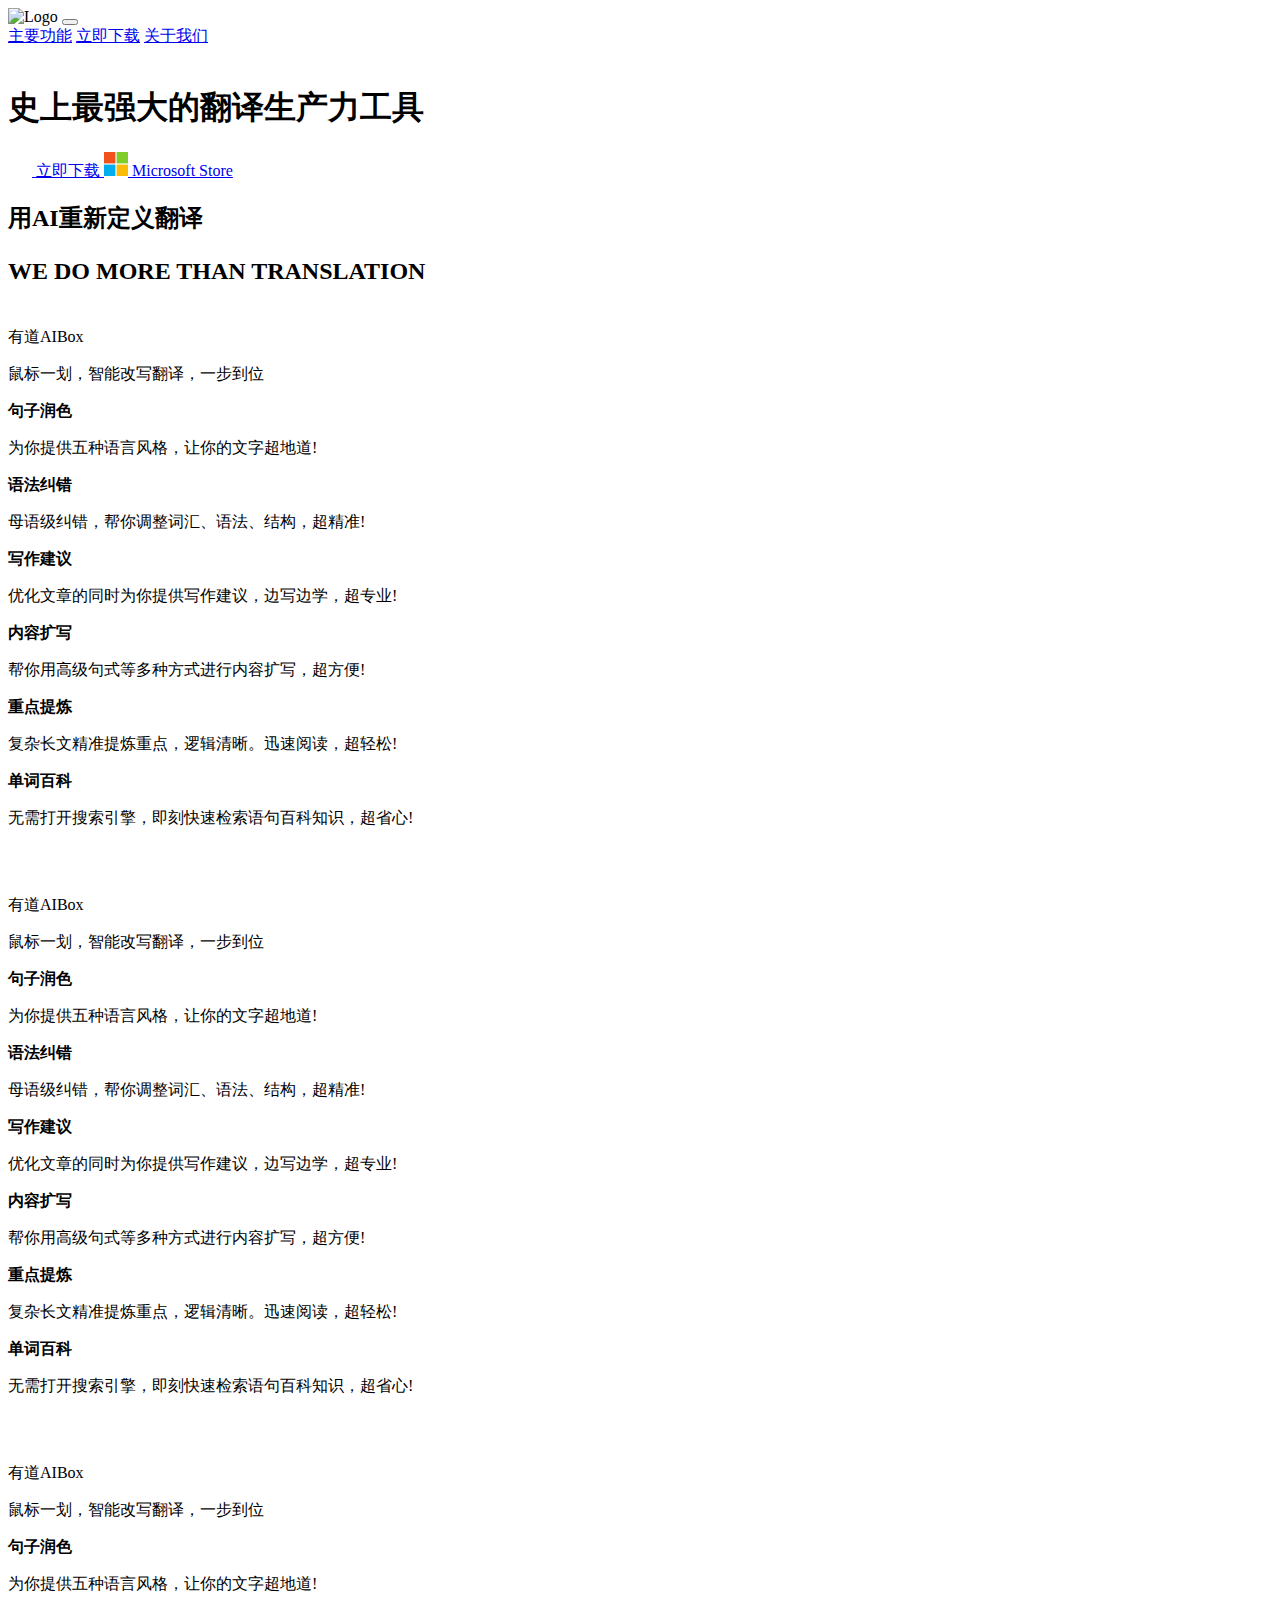
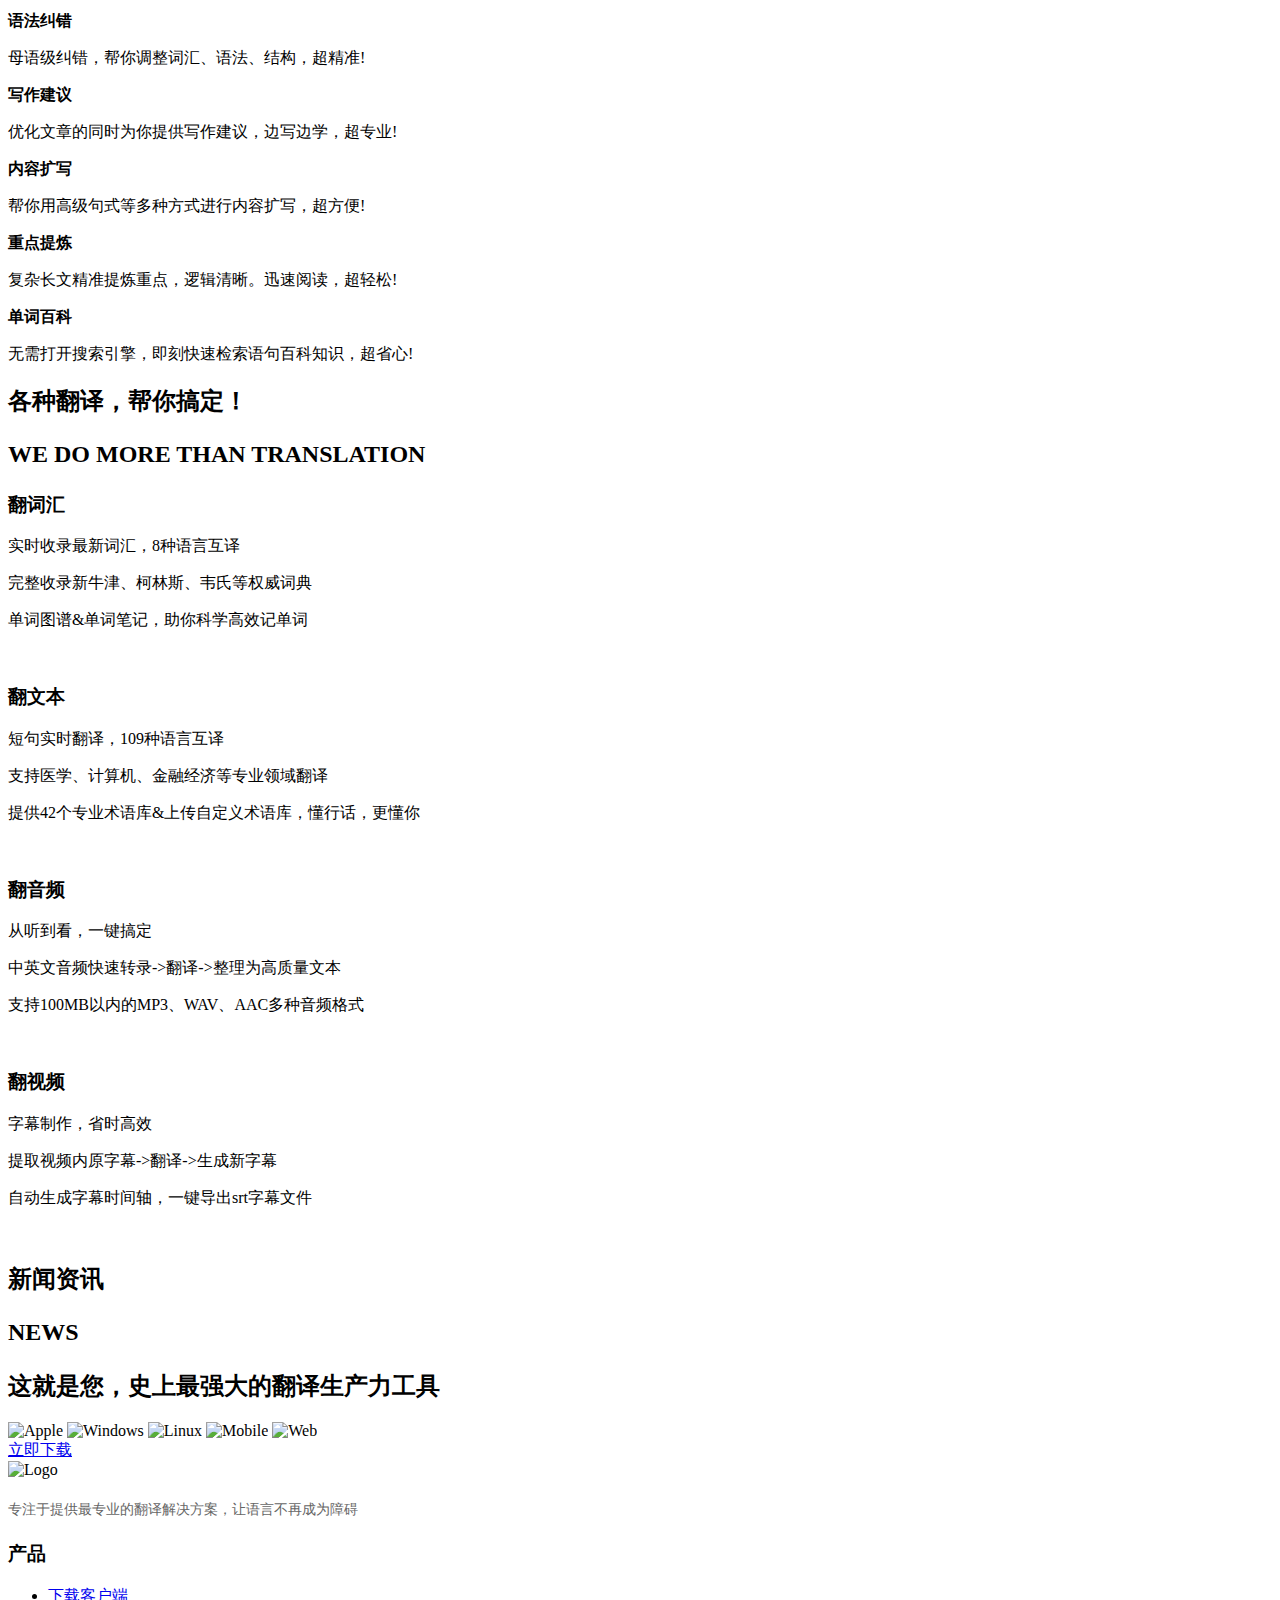
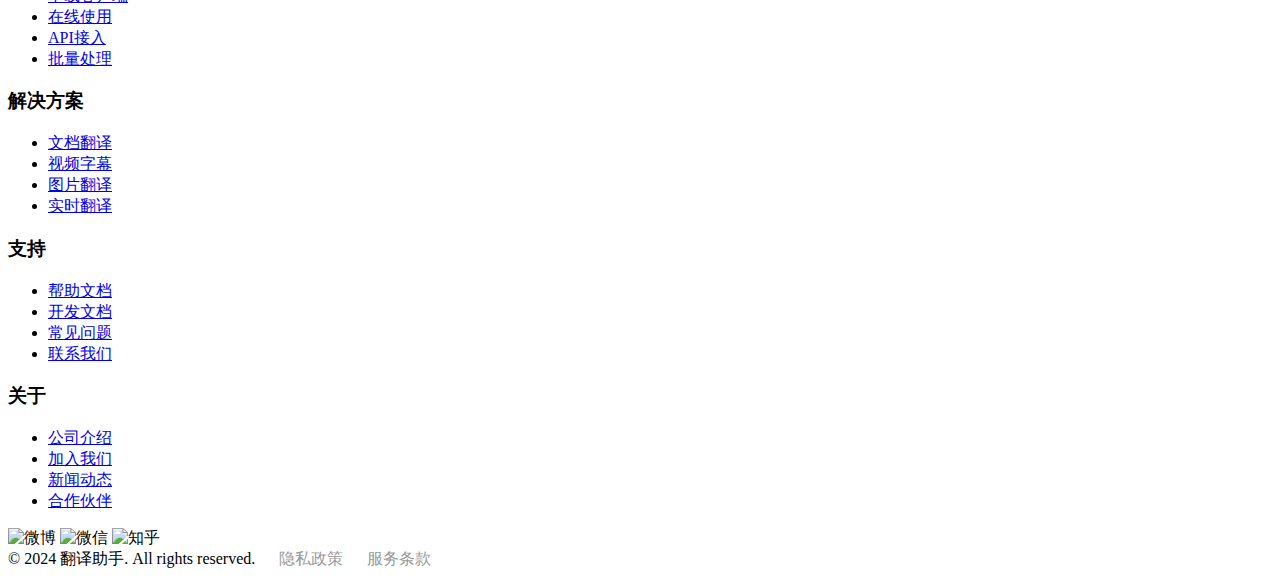
==== index.html @ 7d22b355 "Add or update index.html" ====
<!DOCTYPE html>
<html lang="zh">

<head>
    <meta charset="UTF-8">
    <meta name="viewport" content="width=device-width, initial-scale=1.0">
<title></title>
<meta name="description" content="" />
<link rel="stylesheet" href="static/css/style.css">
    <link rel="shortcut icon" href="/favicon.ico" />

<link rel="canonical" href="https://youdaofanyi.com" />
<meta property="og:locale" content="zh-cn" />
<meta property="og:type" content="website" />
<meta property="og:title" content="有道翻译" />
<meta property="og:description" content="" />
<meta property="og:url" content="https://youdaofanyi.com" />
<meta property="og:site_name" content="有道翻译" />
<meta name="twitter:card" content="summary_large_image" />
<script type="application/ld+json">
{
    "@context":"https://schema.org",
    "@graph":[
        {
            "@type":"CollectionPage",
            "@id":"https://youdaofanyi.com",
            "url":"https://youdaofanyi.com",
            "name":"",
            "isPartOf":{
                "@id":"https://youdaofanyi.com/#website"
            },
            "description":"",
            "breadcrumb":{"@id":"https://youdaofanyi.com#breadcrumb"},
            "inLanguage":"zh-cn"
        },
        {
            "@type":"BreadcrumbList",
            "@id":"https://youdaofanyi.com/#breadcrumb",
            "itemListElement":[{"@type":"ListItem","position":1,"name":"Home"}]
        },
        {
            "@type":"WebSite",
            "@id":"https://youdaofanyi.com/#website",
            "url":"https://youdaofanyi.com",
            "name":"有道翻译",
            "description":"",
            "potentialAction":[
            {
                "@type":"SearchAction",
                "target":{"@type":"EntryPoint","urlTemplate":"https://youdaofanyi.com/search?q={search_term_string}"},
                "query-input":"required name=search_term_string"}],
                "inLanguage":"zh-cn"
        },
        {
            "@type": "SoftwareApplication",
            "isPartOf": {
                "@id": "https://youdaofanyi.com#webpage"
            },
            "mainEntityOfPage": {
                "@id": "https://youdaofanyi.com#webpage"
            },
            "@id": "https://youdaofanyi.com#article",
            "headline": "ZingPlay VN",
            "inLanguage": "vi",
            "name": "ZingPlay VN",
            "datePublished": "2024-10-23T09:22:32.000Z",
            "dateModified": "2024-10-24T10:27:11.000Z",
            "applicationCategory": "GameApplication",
            "operatingSystem": "ANDROID",
            "softwareVersion": "2024.08.06.845",
            "fileSize": "114 MB",
            "aggregateRating": {
            "@type": "AggregateRating",
            "ratingValue": "4.8",
            "ratingCount": "15760"
            },
            "offers": {
                "@type": "Offer",
                "price": "0",
                "priceCurrency": "USD"
            }
        },
        {
            "@type": "FAQPage",
            "mainEntity": [{
                "@type": "Question",
                "name": "ZingPlay hỗ trợ những thiết bị nào?",
                "acceptedAnswer": {
                  "@type": "Answer",
                  "text": "ZingPlay có thể sử dụng trên nhiều thiết bị, bao gồm thiết bị di động Android và iOS, cũng như trên máy tính để bàn, giúp người chơi có thể chơi game mọi lúc mọi nơi."
                }
              },{
                "@type": "Question",
                "name": "Làm thế nào để đăng ký tài khoản ZingPlay?",
                "acceptedAnswer": {
                  "@type": "Answer",
                  "text": "Người chơi có thể đăng ký tài khoản ZingPlay thông qua số điện thoại hoặc địa chỉ email, điền các thông tin cần thiết theo hướng dẫn, sau khi hoàn tất đăng ký có thể bắt đầu chơi game."
                }
              },{
                "@type": "Question",
                "name": "ZingPlay có miễn phí không?",
                "acceptedAnswer": {
                  "@type": "Answer",
                  "text": "ZingPlay cung cấp trò chơi miễn phí, nhưng một số trò chơi có thể bao gồm tùy chọn mua trong ứng dụng. Người chơi có thể chọn mua vật phẩm ảo hoặc sử dụng tiền game để nâng cao trải nghiệm chơi game."
                }
              },{
                "@type": "Question",
                "name": "Làm thế nào để thêm bạn bè và mời họ chơi cùng?",
                "acceptedAnswer": {
                  "@type": "Answer",
                  "text": "Người chơi có thể tìm kiếm tên người dùng của bạn bè trên nền tảng hoặc mời họ qua mạng xã hội để thêm làm bạn, sau đó có thể lập nhóm chơi game với bạn bè."
                }
              },
              {
                "@type": "Question",
                "name": "ZingPlay có hỗ trợ dịch vụ khách hàng không?",
                "acceptedAnswer": {
                  "@type": "Answer",
                  "text": "ZingPlay cung cấp dịch vụ hỗ trợ khách hàng, người chơi có thể gửi câu hỏi hoặc phản hồi qua trang web chính thức hoặc trung tâm trợ giúp trong ứng dụng, đội ngũ hỗ trợ khách hàng sẽ sớm trả lời và đưa ra giải pháp."
                }
              }
              ]
        }
    ]
}
</script>


</head>

<body>
    <header class="header">
        <nav class="nav">
            <img src="/static/images/logo.png" alt="Logo" class="logo" />
            <button class="hamburger">
                <span></span>
                <span></span>
                <span></span>
            </button>
            <div class="nav-links">
                <a href="#features">主要功能</a>
                <a href="#download">立即下载</a>
                <a href="#about">关于我们</a>
            </div>
        </nav>
    </header>

    
<section class="hero-section">
    <div class="hero-logo">
        <img src="/static/images/fanyi_logo.png" alt="">
    </div>
    <h1 class="hero-title">史上最强大的翻译生产力工具</h1>
    <div class="btns">
        <a href="#" class="download-button">
            <svg xmlns="http://www.w3.org/2000/svg" width="24" height="24" viewBox="0 0 24 24"><g fill="none" fill-rule="evenodd"><path d="m12.593 23.258l-.011.002l-.071.035l-.02.004l-.014-.004l-.071-.035q-.016-.005-.024.005l-.004.01l-.017.428l.005.02l.01.013l.104.074l.015.004l.012-.004l.104-.074l.012-.016l.004-.017l-.017-.427q-.004-.016-.017-.018m.265-.113l-.013.002l-.185.093l-.01.01l-.003.011l.018.43l.005.012l.008.007l.201.093q.019.005.029-.008l.004-.014l-.034-.614q-.005-.018-.02-.022m-.715.002a.02.02 0 0 0-.027.006l-.006.014l-.034.614q.001.018.017.024l.015-.002l.201-.093l.01-.008l.004-.011l.017-.43l-.003-.012l-.01-.01z"/><path fill="#FFF" d="M18.447 4.106a1 1 0 0 1 .447 1.341l-1.174 2.35A9.99 9.99 0 0 1 22 16v1a2 2 0 0 1-2 2H4a2 2 0 0 1-2-2v-1a9.99 9.99 0 0 1 4.28-8.204L5.106 5.447a1 1 0 1 1 1.788-.894L8.028 6.82A10 10 0 0 1 12 6c1.411 0 2.755.292 3.972.82l1.134-2.267a1 1 0 0 1 1.341-.447M7.5 12a1.5 1.5 0 1 0 0 3a1.5 1.5 0 0 0 0-3m9 0a1.5 1.5 0 1 0 0 3a1.5 1.5 0 0 0 0-3"/></g></svg>
            立即下载
        </a>
        <a href="#" class="ms-button">
            <svg xmlns="http://www.w3.org/2000/svg" width="24" height="24" viewBox="0 0 256 256"><path fill="#F1511B" d="M121.666 121.666H0V0h121.666z"/><path fill="#80CC28" d="M256 121.666H134.335V0H256z"/><path fill="#00ADEF" d="M121.663 256.002H0V134.336h121.663z"/><path fill="#FBBC09" d="M256 256.002H134.335V134.336H256z"/></svg>
            Microsoft Store
        </a>
    </div>
</section>
<div class="main-container">
    <h2 class="tit">
        用AI重新定义翻译
        <p>WE DO MORE THAN TRANSLATION</p>
    </h2>
    <div class="feature" style="margin-bottom: 3rem;">
        <div class="img">
            <img src="/static/images/1.gif" alt="">
        </div>
        <div class="text">
            <div class="litetit">
                有道AIBox
                <p>鼠标一划，智能改写翻译，一步到位</p>
            </div>
            <div class="text-main">
                <p><strong>句子润色</strong></p>

                <p>为你提供五种语言风格，让你的文字超地道!</p>

                <p><strong>语法纠错</strong></p>

                <p>母语级纠错，帮你调整词汇、语法、结构，超精准!</p>

                <p><strong>写作建议</strong></p>

                <p>优化文章的同时为你提供写作建议，边写边学，超专业!</p>

                <p><strong>内容扩写</strong></p>

                <p>帮你用高级句式等多种方式进行内容扩写，超方便!</p>

                <p><strong>重点提炼</strong></p>

                <p>复杂长文精准提炼重点，逻辑清晰。迅速阅读，超轻松!</p>

                <p><strong>单词百科</strong></p>

                <p>无需打开搜索引擎，即刻快速检索语句百科知识，超省心!</p>
            </div>
        </div>
    </div>

    <div class="feature" style="margin-bottom: 3rem;">
        <div class="img">
            <img src="/static/images/2.gif" alt="">
        </div>
        <div class="text">
            <div class="litetit purple">
                有道AIBox
                <p>鼠标一划，智能改写翻译，一步到位</p>
            </div>
            <div class="text-main">
                <p><strong>句子润色</strong></p>

                <p>为你提供五种语言风格，让你的文字超地道!</p>

                <p><strong>语法纠错</strong></p>

                <p>母语级纠错，帮你调整词汇、语法、结构，超精准!</p>

                <p><strong>写作建议</strong></p>

                <p>优化文章的同时为你提供写作建议，边写边学，超专业!</p>

                <p><strong>内容扩写</strong></p>

                <p>帮你用高级句式等多种方式进行内容扩写，超方便!</p>

                <p><strong>重点提炼</strong></p>

                <p>复杂长文精准提炼重点，逻辑清晰。迅速阅读，超轻松!</p>

                <p><strong>单词百科</strong></p>

                <p>无需打开搜索引擎，即刻快速检索语句百科知识，超省心!</p>
            </div>
        </div>
    </div>

    <div class="feature">
        <div class="img">
            <img src="/static/images/3.png" alt="">
        </div>
        <div class="text">
            <div class="litetit blue">
                有道AIBox
                <p>鼠标一划，智能改写翻译，一步到位</p>
            </div>
            <div class="text-main">
                <p><strong>句子润色</strong></p>

                <p>为你提供五种语言风格，让你的文字超地道!</p>

                <p><strong>语法纠错</strong></p>

                <p>母语级纠错，帮你调整词汇、语法、结构，超精准!</p>

                <p><strong>写作建议</strong></p>

                <p>优化文章的同时为你提供写作建议，边写边学，超专业!</p>

                <p><strong>内容扩写</strong></p>

                <p>帮你用高级句式等多种方式进行内容扩写，超方便!</p>

                <p><strong>重点提炼</strong></p>

                <p>复杂长文精准提炼重点，逻辑清晰。迅速阅读，超轻松!</p>

                <p><strong>单词百科</strong></p>

                <p>无需打开搜索引擎，即刻快速检索语句百科知识，超省心!</p>
            </div>
        </div>
    </div>

    <h2 class="tit">
        各种翻译，帮你搞定！
        <p>WE DO MORE THAN TRANSLATION</p>
    </h2>

    <div class="tools-grid">
        <div class="tool-card">
            <h3 class="tool-title">翻词汇</h3>
            <p class="tool-desc">实时收录最新词汇，8种语言互译</p>
            <p class="tool-desc">完整收录新牛津、柯林斯、韦氏等权威词典</p>
            <p class="tool-desc">单词图谱&单词笔记，助你科学高效记单词</p>
            <div><img src="/static/images/4.png" alt=""></div>
        </div>
        <div class="tool-card">
            <h3 class="tool-title">翻文本</h3>
            <p class="tool-desc">短句实时翻译，109种语言互译</p>
            <p class="tool-desc">支持医学、计算机、金融经济等专业领域翻译</p>
            <p class="tool-desc">提供42个专业术语库&上传自定义术语库，懂行话，更懂你</p>
            <div><img src="/static/images/5.png" alt=""></div>
        </div>
        <div class="tool-card">
            <h3 class="tool-title">翻音频</h3>
            <p class="tool-desc">从听到看，一键搞定</p>
            <p class="tool-desc">中英文音频快速转录->翻译->整理为高质量文本</p>
            <p class="tool-desc">支持100MB以内的MP3、WAV、AAC多种音频格式</p>
            <div><img src="/static/images/6.png" alt=""></div>
        </div>
        <div class="tool-card">
            <h3 class="tool-title">翻视频</h3>
            <p class="tool-desc">字幕制作，省时高效</p>
            <p class="tool-desc">提取视频内原字幕->翻译->生成新字幕</p>
            <p class="tool-desc">自动生成字幕时间轴，一键导出srt字幕文件</p>
            <div><img src="/static/images/7.png" alt=""></div>
        </div>
    </div>
    </section>
    <h2 class="tit">
        新闻资讯
        <p>NEWS</p>
    </h2>
    <section class="news-list">
        <div class="news-grid">
            
        </div>
    </section>

    <section class="platform-section">
        <h2>这就是您，史上最强大的翻译生产力工具</h2>
        <div class="platform-icons">
            <img src="/static/images/f1.png" alt="Apple" class="platform-icon" />
            <img src="/static/images/f2.png" alt="Windows" class="platform-icon" />
            <img src="/static/images/f3.png" alt="Linux" class="platform-icon" />
            <img src="/static/images/f4.png" alt="Mobile" class="platform-icon" />
            <img src="/static/images/f5.png" alt="Web" class="platform-icon" />
        </div>
        <div class="bottom-buttons">
            <a href="#" class="download-button">立即下载</a>
        </div>
    </section>

</div>


    <footer class="footer">
        <div class="footer-container">
            <div class="footer-main">
                <div class="footer-logo">
                    <img src="/static/images/logo.png" alt="Logo" />
                    <p style="color: #666; font-size: 14px; line-height: 1.6; margin: 20px 0;">
                        专注于提供最专业的翻译解决方案，让语言不再成为障碍
                    </p>
                </div>
                <div class="footer-links">
                    <div class="footer-links-group">
                        <h3>产品</h3>
                        <ul>
                            <li><a href="#">下载客户端</a></li>
                            <li><a href="#">在线使用</a></li>
                            <li><a href="#">API接入</a></li>
                            <li><a href="#">批量处理</a></li>
                        </ul>
                    </div>
                    <div class="footer-links-group">
                        <h3>解决方案</h3>
                        <ul>
                            <li><a href="#">文档翻译</a></li>
                            <li><a href="#">视频字幕</a></li>
                            <li><a href="#">图片翻译</a></li>
                            <li><a href="#">实时翻译</a></li>
                        </ul>
                    </div>
                    <div class="footer-links-group">
                        <h3>支持</h3>
                        <ul>
                            <li><a href="#">帮助文档</a></li>
                            <li><a href="#">开发文档</a></li>
                            <li><a href="#">常见问题</a></li>
                            <li><a href="#">联系我们</a></li>
                        </ul>
                    </div>
                    <div class="footer-links-group">
                        <h3>关于</h3>
                        <ul>
                            <li><a href="#">公司介绍</a></li>
                            <li><a href="#">加入我们</a></li>
                            <li><a href="#">新闻动态</a></li>
                            <li><a href="#">合作伙伴</a></li>
                        </ul>
                    </div>
                </div>
            </div>
            <div class="footer-bottom">
                <div class="footer-social">
                    <img src="/static/images/t1.png" alt="微博" />
                    <img src="/static/images/t2.png" alt="微信" />
                    <img src="/static/images/t3.png" alt="知乎" />
                </div>
                <div class="footer-copyright">
                    © 2024 翻译助手. All rights reserved.
                    <a href="#" style="color: #999; text-decoration: none; margin-left: 20px;">隐私政策</a>
                    <a href="#" style="color: #999; text-decoration: none; margin-left: 20px;">服务条款</a>
                </div>
            </div>
        </div>
    </footer>
</body>
<script>
    document.addEventListener('DOMContentLoaded', function() {
        const hamburger = document.querySelector('.hamburger');
        const navLinks = document.querySelector('.nav-links');
        
        // 点击汉堡菜单切换导航显示状态
        hamburger.addEventListener('click', function() {
            this.classList.toggle('active');
            navLinks.classList.toggle('active');
        });
    
        // 点击导航链接后自动收起菜单
        navLinks.querySelectorAll('a').forEach(link => {
            link.addEventListener('click', () => {
                hamburger.classList.remove('active');
                navLinks.classList.remove('active');
            });
        });
    
        // 点击页面其他地方关闭菜单
        document.addEventListener('click', function(e) {
            if (!hamburger.contains(e.target) && !navLinks.contains(e.target)) {
                hamburger.classList.remove('active');
                navLinks.classList.remove('active');
            }
        });
    });
    </script>
</html>
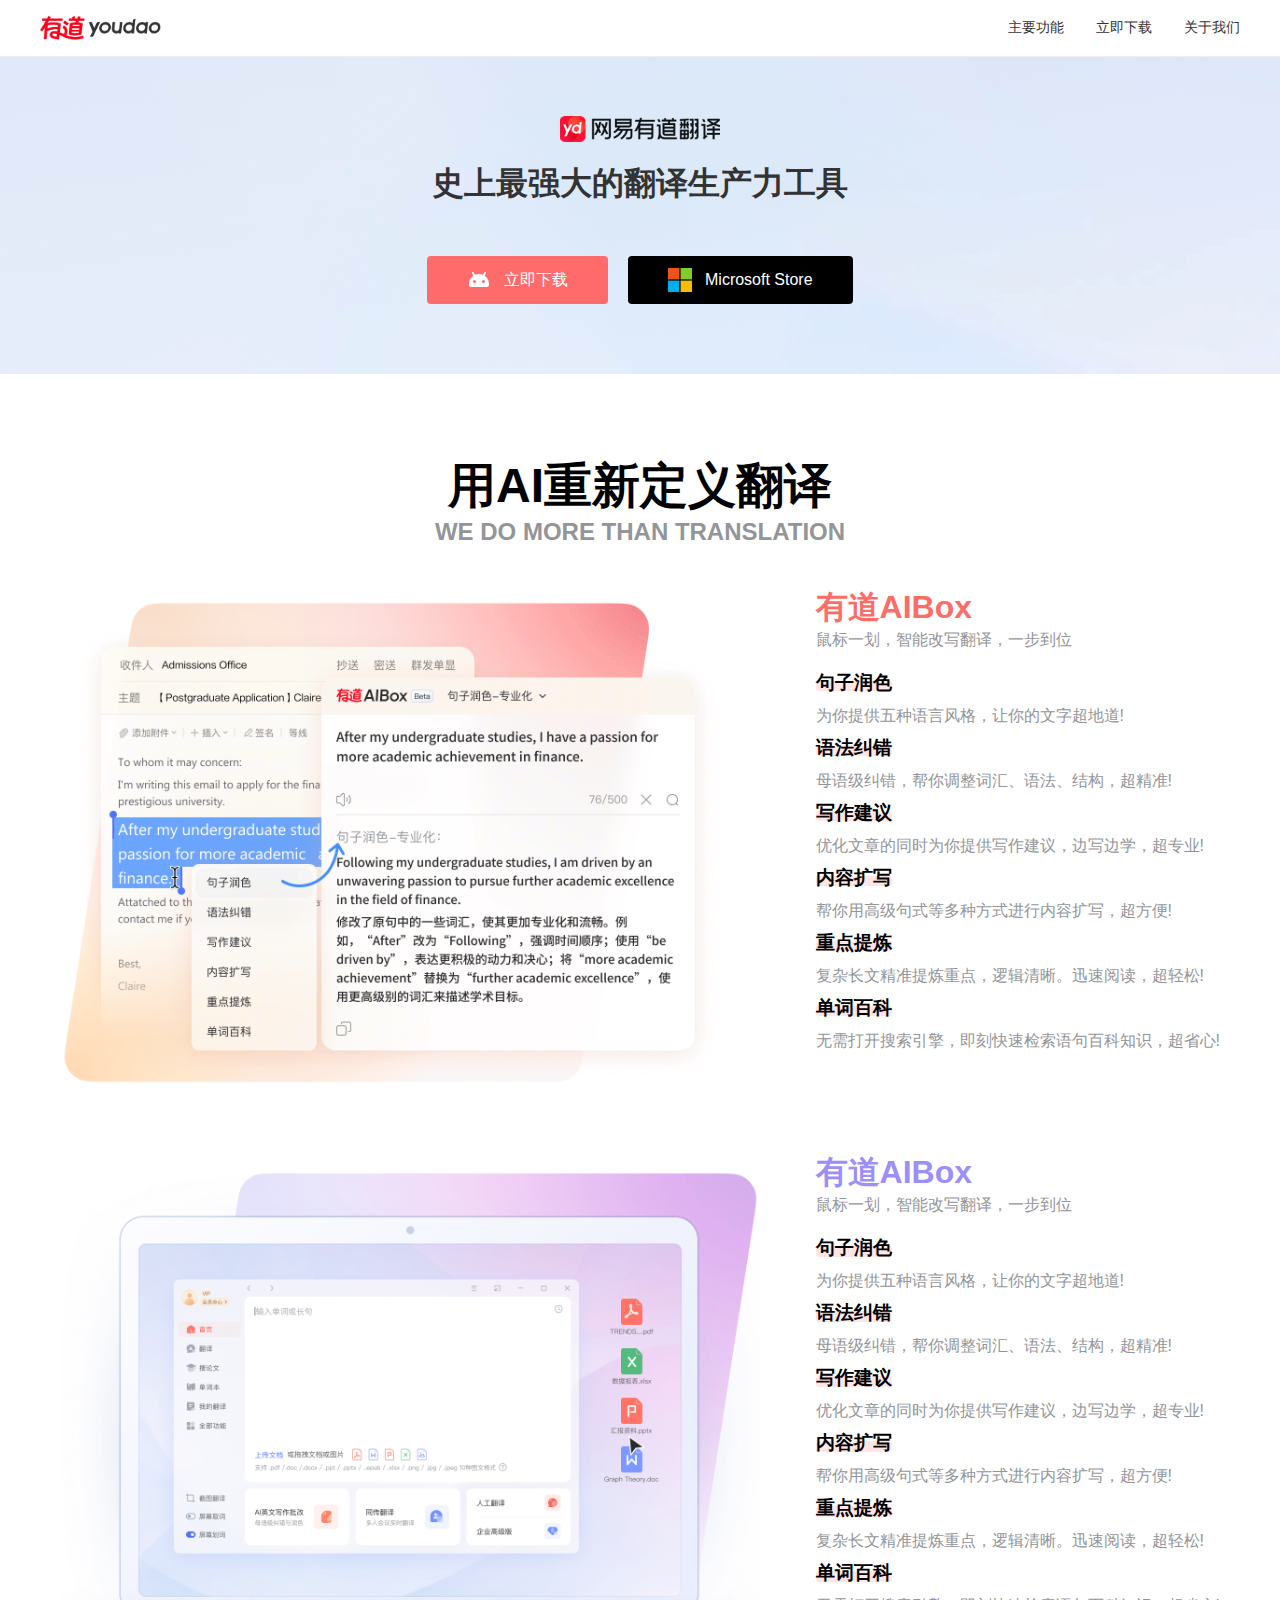
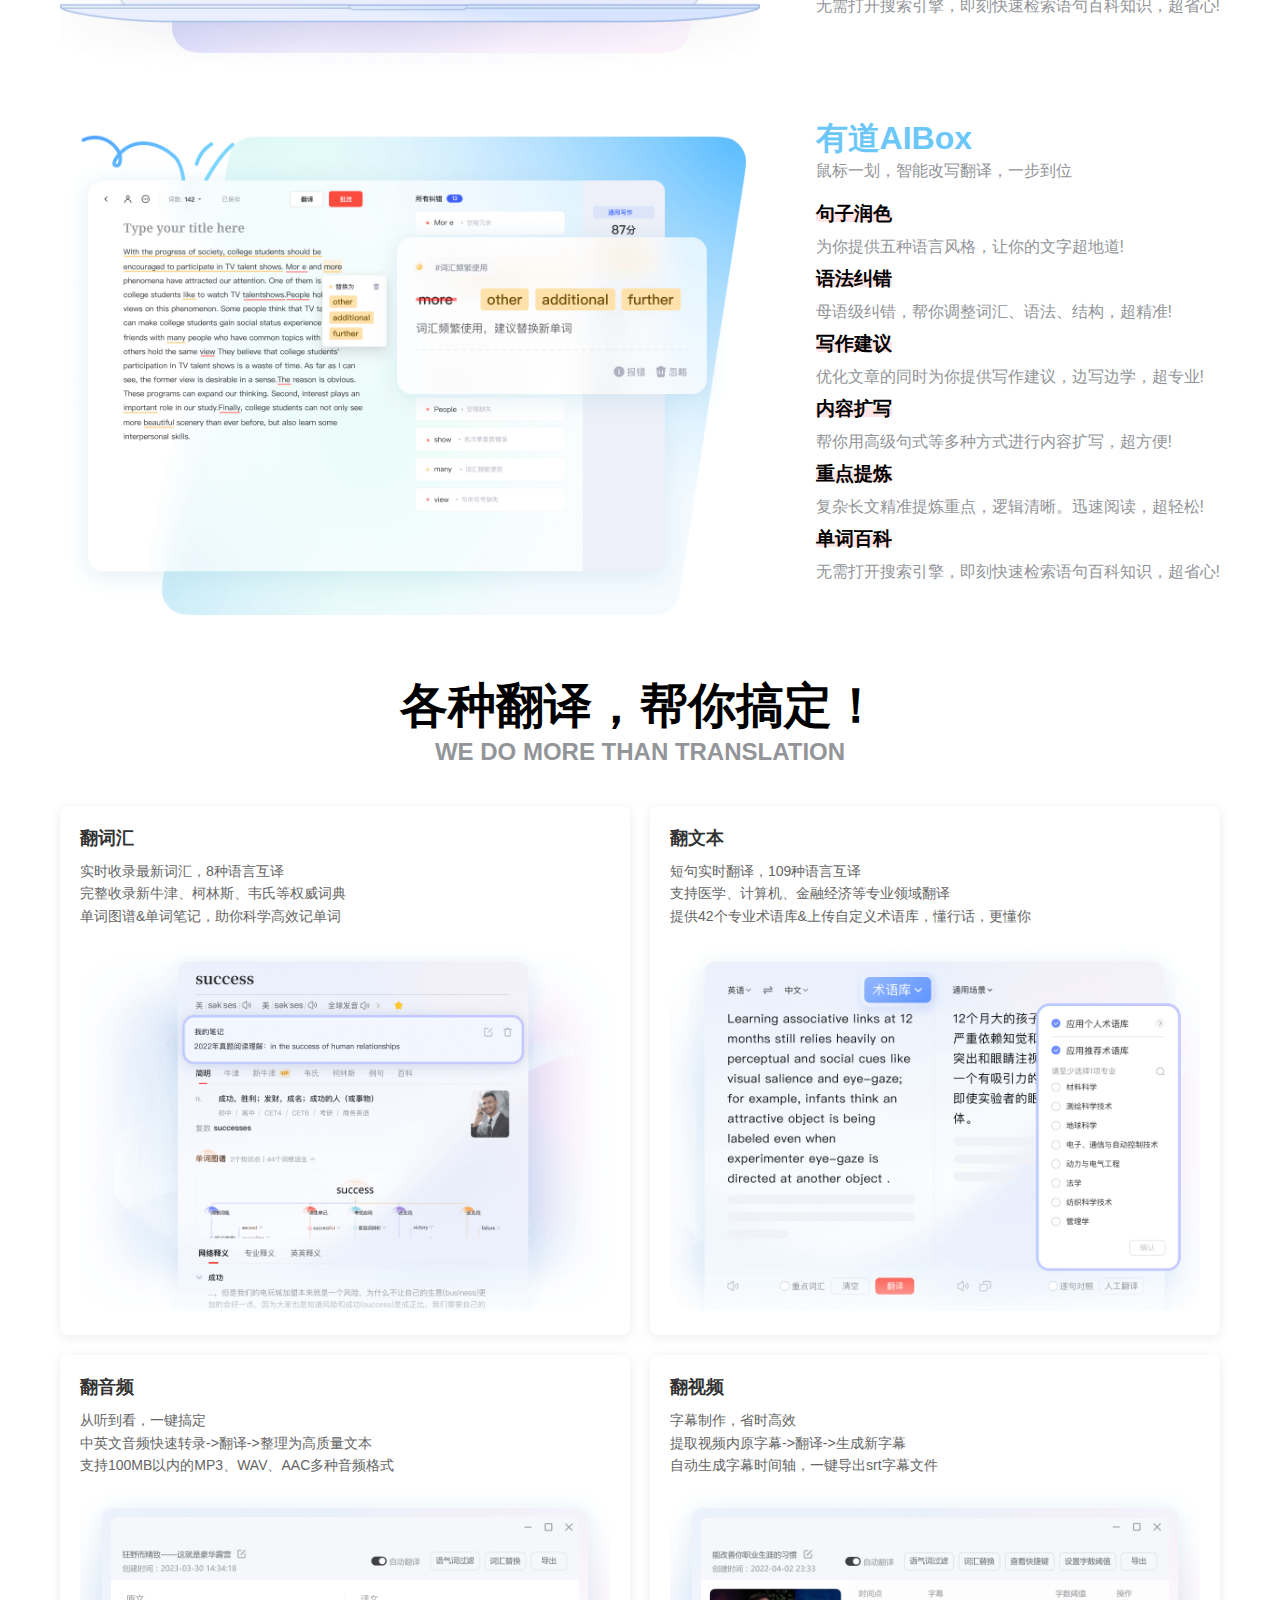
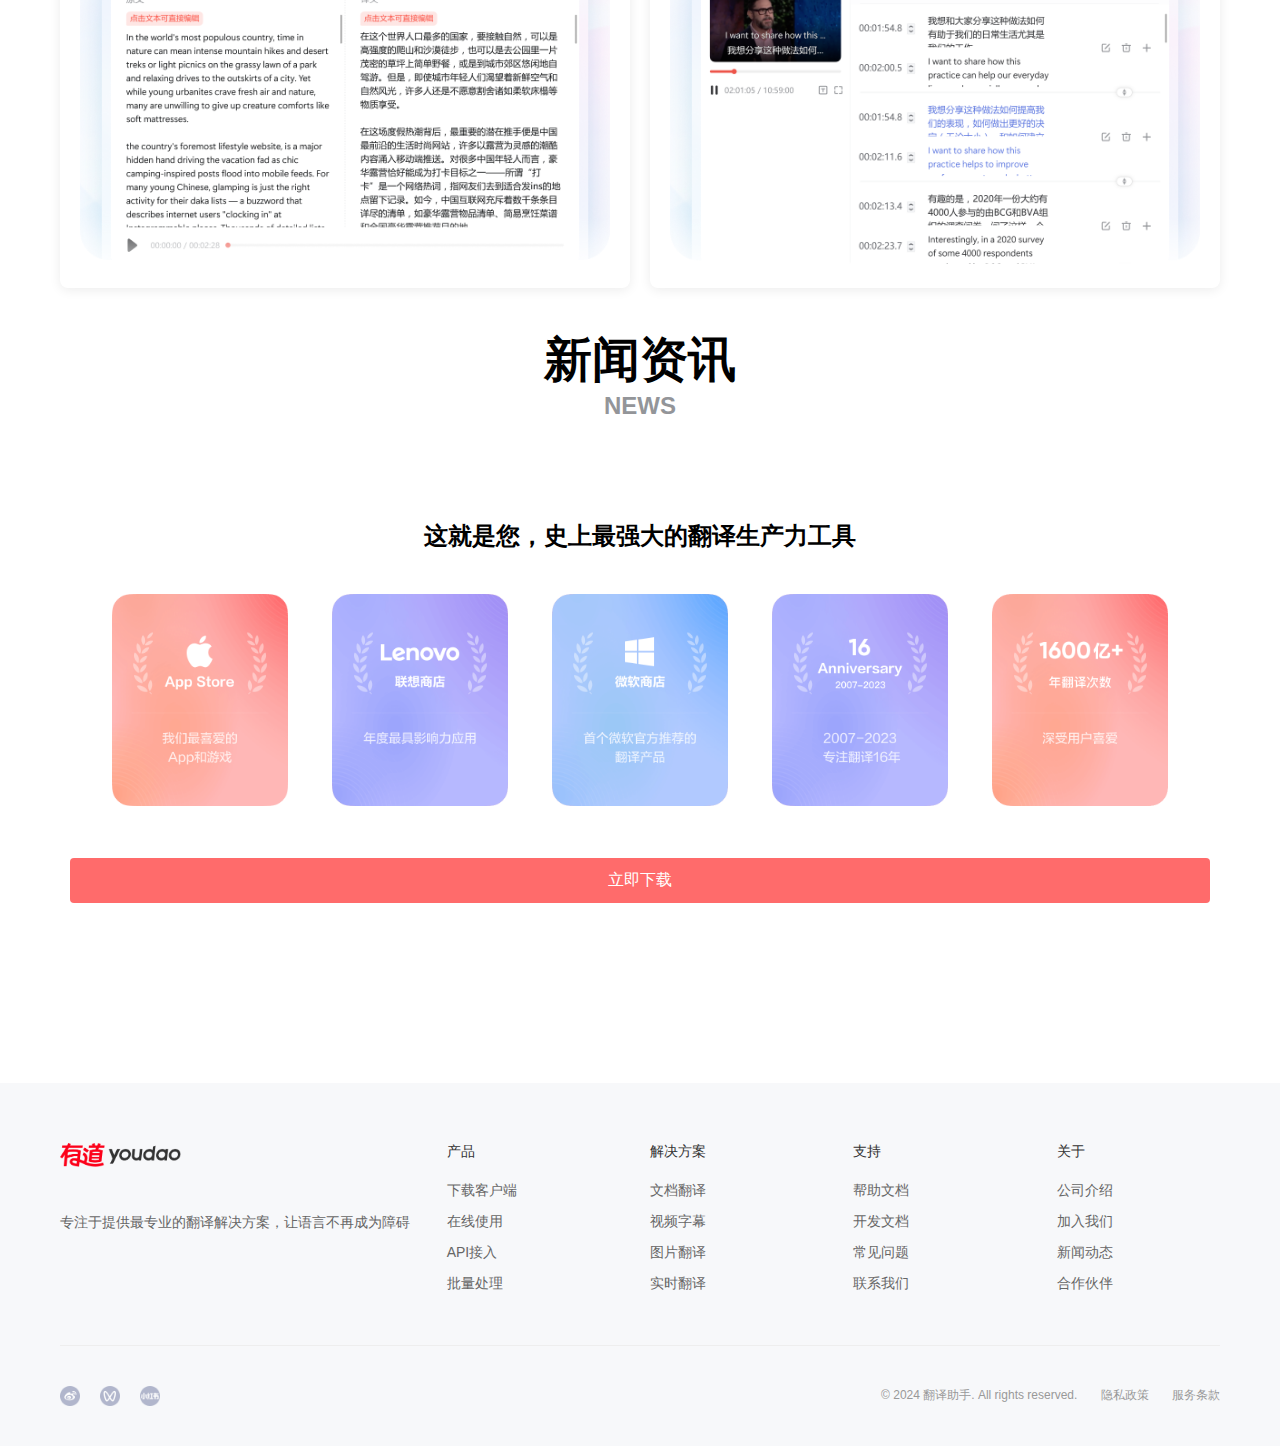
==== commit 0abde5b2: "Add or update index.html" ====
--- a/index.html
+++ b/index.html
@@ -5,18 +5,18 @@
 <head>
     <meta charset="UTF-8">
     <meta name="viewport" content="width=device-width, initial-scale=1.0">
-<title></title>
-<meta name="description" content="" />
+<title>有道翻译官网-有道翻译下载</title>
+<meta name="description" content="有道翻译下载网站专为用户提供最新版本的有道翻译工具下载，支持Windows、电脑版、Mac、Android和iOS设备安装。本站还提供详细的使用教程及功能指南，让您快速上手多语言翻译、文本翻译、拍照翻译等智能功能，轻松解决跨语言沟通难题。" />
 <link rel="stylesheet" href="static/css/style.css">
     <link rel="shortcut icon" href="/favicon.ico" />
 
 <link rel="canonical" href="https://youdaofanyi.com" />
 <meta property="og:locale" content="zh-cn" />
 <meta property="og:type" content="website" />
-<meta property="og:title" content="有道翻译" />
-<meta property="og:description" content="" />
+<meta property="og:title" content="网易有道翻译下载" />
+<meta property="og:description" content="有道翻译下载网站专为用户提供最新版本的有道翻译工具下载，支持Windows、电脑版、Mac、Android和iOS设备安装。本站还提供详细的使用教程及功能指南，让您快速上手多语言翻译、文本翻译、拍照翻译等智能功能，轻松解决跨语言沟通难题。" />
 <meta property="og:url" content="https://youdaofanyi.com" />
-<meta property="og:site_name" content="有道翻译" />
+<meta property="og:site_name" content="网易有道翻译下载" />
 <meta name="twitter:card" content="summary_large_image" />
 <script type="application/ld+json">
 {
@@ -26,11 +26,11 @@
             "@type":"CollectionPage",
             "@id":"https://youdaofanyi.com",
             "url":"https://youdaofanyi.com",
-            "name":"",
+            "name":"有道翻译官网-有道翻译下载",
             "isPartOf":{
                 "@id":"https://youdaofanyi.com/#website"
             },
-            "description":"",
+            "description":"有道翻译下载网站专为用户提供最新版本的有道翻译工具下载，支持Windows、电脑版、Mac、Android和iOS设备安装。本站还提供详细的使用教程及功能指南，让您快速上手多语言翻译、文本翻译、拍照翻译等智能功能，轻松解决跨语言沟通难题。",
             "breadcrumb":{"@id":"https://youdaofanyi.com#breadcrumb"},
             "inLanguage":"zh-cn"
         },
@@ -43,8 +43,8 @@
             "@type":"WebSite",
             "@id":"https://youdaofanyi.com/#website",
             "url":"https://youdaofanyi.com",
-            "name":"有道翻译",
-            "description":"",
+            "name":"网易有道翻译下载",
+            "description":"有道翻译下载网站专为用户提供最新版本的有道翻译工具下载，支持Windows、电脑版、Mac、Android和iOS设备安装。本站还提供详细的使用教程及功能指南，让您快速上手多语言翻译、文本翻译、拍照翻译等智能功能，轻松解决跨语言沟通难题。",
             "potentialAction":[
             {
                 "@type":"SearchAction",
@@ -80,47 +80,6 @@
                 "price": "0",
                 "priceCurrency": "USD"
             }
-        },
-        {
-            "@type": "FAQPage",
-            "mainEntity": [{
-                "@type": "Question",
-                "name": "ZingPlay hỗ trợ những thiết bị nào?",
-                "acceptedAnswer": {
-                  "@type": "Answer",
-                  "text": "ZingPlay có thể sử dụng trên nhiều thiết bị, bao gồm thiết bị di động Android và iOS, cũng như trên máy tính để bàn, giúp người chơi có thể chơi game mọi lúc mọi nơi."
-                }
-              },{
-                "@type": "Question",
-                "name": "Làm thế nào để đăng ký tài khoản ZingPlay?",
-                "acceptedAnswer": {
-                  "@type": "Answer",
-                  "text": "Người chơi có thể đăng ký tài khoản ZingPlay thông qua số điện thoại hoặc địa chỉ email, điền các thông tin cần thiết theo hướng dẫn, sau khi hoàn tất đăng ký có thể bắt đầu chơi game."
-                }
-              },{
-                "@type": "Question",
-                "name": "ZingPlay có miễn phí không?",
-                "acceptedAnswer": {
-                  "@type": "Answer",
-                  "text": "ZingPlay cung cấp trò chơi miễn phí, nhưng một số trò chơi có thể bao gồm tùy chọn mua trong ứng dụng. Người chơi có thể chọn mua vật phẩm ảo hoặc sử dụng tiền game để nâng cao trải nghiệm chơi game."
-                }
-              },{
-                "@type": "Question",
-                "name": "Làm thế nào để thêm bạn bè và mời họ chơi cùng?",
-                "acceptedAnswer": {
-                  "@type": "Answer",
-                  "text": "Người chơi có thể tìm kiếm tên người dùng của bạn bè trên nền tảng hoặc mời họ qua mạng xã hội để thêm làm bạn, sau đó có thể lập nhóm chơi game với bạn bè."
-                }
-              },
-              {
-                "@type": "Question",
-                "name": "ZingPlay có hỗ trợ dịch vụ khách hàng không?",
-                "acceptedAnswer": {
-                  "@type": "Answer",
-                  "text": "ZingPlay cung cấp dịch vụ hỗ trợ khách hàng, người chơi có thể gửi câu hỏi hoặc phản hồi qua trang web chính thức hoặc trung tâm trợ giúp trong ứng dụng, đội ngũ hỗ trợ khách hàng sẽ sớm trả lời và đưa ra giải pháp."
-                }
-              }
-              ]
         }
     ]
 }
--- a/static/css/style.css
+++ b/static/css/style.css
@@ -0,0 +1,689 @@
+* {
+    margin: 0;
+    padding: 0;
+    box-sizing: border-box;
+    font-family: -apple-system, BlinkMacSystemFont, "Segoe UI", Roboto, sans-serif;
+}
+:where(ul, li) {
+    list-style: none;
+    padding: 0;
+    margin: 0;
+}
+:where(iframe, img, input, video, select, textarea) {
+    max-width: 100%;
+    height: auto;
+}
+body {
+    background: #fff;
+}
+
+.header {
+    background: white;
+    padding: 1rem 2rem;
+    border-bottom: 1px solid #eee;
+    position: fixed;
+    width: 100%;
+    top: 0;
+    z-index: 1000;
+}
+
+.nav {
+    max-width: 1200px;
+    margin: 0 auto;
+    display: flex;
+    justify-content: space-between;
+    align-items: center;
+}
+
+.logo {
+    height: 24px;
+}
+
+.nav-links {
+    display: flex;
+    gap: 2rem;
+}
+
+.nav-links a {
+    text-decoration: none;
+    color: #333;
+    font-size: 14px;
+}
+
+/* 汉堡菜单按钮样式 */
+.hamburger {
+    display: none;
+    flex-direction: column;
+    justify-content: space-between;
+    width: 24px;
+    height: 20px;
+    background: transparent;
+    border: none;
+    cursor: pointer;
+    padding: 0;
+    z-index: 10;
+}
+
+.hamburger span {
+    width: 100%;
+    height: 2px;
+    background: #333;
+    border-radius: 1px;
+    transition: all 0.3s linear;
+}
+
+/* 移动端样式 */
+@media (max-width: 768px) {
+    .hamburger {
+        display: flex;
+    }
+
+    .nav-links {
+        display: none;
+        position: absolute;
+        top: 100%;
+        left: 0;
+        right: 0;
+        flex-direction: column;
+        background: white;
+        padding: 1rem 2rem;
+        box-shadow: 0 2px 5px rgba(0,0,0,0.1);
+        gap: 1rem;
+    }
+
+    /* 展开时的样式 */
+    .nav-links.active {
+        display: flex;
+    }
+
+    /* 汉堡菜单动画效果 */
+    .hamburger.active span:nth-child(1) {
+        transform: rotate(45deg) translate(6px, 6px);
+    }
+
+    .hamburger.active span:nth-child(2) {
+        opacity: 0;
+    }
+
+    .hamburger.active span:nth-child(3) {
+        transform: rotate(-45deg) translate(6px, -6px);
+    }
+}
+
+.main-container {
+    max-width: 1200px;
+    margin: 0 auto;
+    padding: 40px 20px;
+}
+
+.hero-section {
+    text-align: center;
+    padding: 100px 0 60px 0;
+    background-image: url(../images/top-bg.png);
+    background-repeat: no-repeat;
+}
+.hero-logo{
+    margin: 1rem 0;
+}
+.hero-logo img{
+    width: 10rem;
+}
+.hero-title {
+    font-size: 32px;
+    font-weight: bold;
+    color: #333;
+    margin-bottom: 40px;
+}
+
+.laptop-image {
+    width: 100%;
+    max-width: 600px;
+    margin: 20px auto;
+}
+
+.btns{
+    display: flex;
+    justify-content: center;
+}
+.download-button {
+    display: flex;
+    align-items: center;
+    justify-content: center;
+    gap: .8rem;
+    padding: 12px 40px;
+    background: #ff6b6b;
+    color: white;
+    text-decoration: none;
+    border-radius: 4px;
+    margin: 10px;
+}
+
+.ms-button {
+    display: flex;
+    align-items: center;
+    justify-content: center;
+    gap: .8rem;
+    padding: 12px 40px;
+    background: #000;
+    color: white;
+    text-decoration: none;
+    border-radius: 4px;
+    margin: 10px;
+}
+
+.tit{
+    text-align: center; 
+    margin: 40px 0;
+    font-size: 3rem;
+}
+.tit p{
+    font-size: 1.5rem;
+    color: #939599;
+}
+.feature{
+    display: flex;
+    gap: 1rem;
+    justify-content: space-between;
+}
+.feature img{
+    width: 700px;
+    flex-shrink: 0;
+}
+.feature .litetit{
+    color: #fc6d67;
+    font-size: 2rem;
+    font-weight: bold;
+}
+.purple{
+    color: #9d8ffa !important;
+}
+.blue{
+    color: #6cc7f9 !important;
+}
+.feature .litetit p{
+    color: #939599;
+    font-size: 1rem;
+    font-weight: normal;
+}
+.text-main{
+    margin-top: 1rem;
+    line-height: 200%;
+}
+.text-main p{
+    color: #939599;
+}
+.text-main p strong{
+    color: #000;
+    position: relative;
+    font-size: 1.2em; /* 根据需要调整字体大小 */
+}
+
+.text-main p strong::after {
+    content: "";
+    position: absolute;
+    left: 0;
+    right: 0;
+    bottom: 0.1em; /* 控制背景与文字底部的距离 */
+    height: 50%; /* 控制背景的高度 */
+    background-color: rgba(255, 0, 0, 0.1); /* 设置半透明的红色背景 */
+    z-index: -1; /* 确保背景在文字后面 */
+    border-radius: 3px; /* 设置圆角 */
+}
+
+.tools-grid {
+    display: grid;
+    grid-template-columns: repeat(2, 1fr);
+    gap: 20px;
+    margin: 40px 0;
+}
+
+.tool-card {
+    background: white;
+    padding: 20px;
+    border-radius: 8px;
+    box-shadow: 0 2px 12px rgba(0, 0, 0, 0.08);
+}
+
+.tool-card img{
+    width: 530px;
+}
+.tool-title {
+    font-size: 18px;
+    color: #333;
+    margin-bottom: 10px;
+}
+
+.tool-desc {
+    color: #666;
+    font-size: 14px;
+    line-height: 1.6;
+}
+
+.ai-box {
+    background: #f8f9fa;
+    border-radius: 8px;
+    padding: 20px;
+    margin: 20px 0;
+}
+
+.ai-title {
+    color: #333;
+    font-size: 16px;
+    margin-bottom: 10px;
+}
+
+.platform-section {
+    text-align: center;
+    margin: 60px 0;
+}
+
+.platform-icons {
+    display: flex;
+    justify-content: center;
+    gap: 20px;
+    margin: 30px 0;
+}
+
+.platform-icon {
+    width: 200px;
+    padding: 12px;
+}
+
+.bottom-buttons {
+    margin-top: 40px;
+    text-align: center;
+}
+
+.feature-highlight {
+    display: grid;
+    grid-template-columns: repeat(4, 1fr);
+    gap: 20px;
+    margin-top: 40px;
+}
+
+.highlight-item {
+    text-align: center;
+}
+
+.highlight-icon {
+    width: 40px;
+    height: 40px;
+    margin-bottom: 10px;
+}
+
+.highlight-text {
+    font-size: 14px;
+    color: #666;
+}
+
+.footer {
+    background: #f7f8fa;
+    padding: 60px 0 40px;
+    margin-top: 80px;
+}
+
+.footer-container {
+    max-width: 1200px;
+    margin: 0 auto;
+    padding: 0 20px;
+}
+
+.footer-main {
+    display: flex;
+    justify-content: space-between;
+    margin-bottom: 40px;
+    border-bottom: 1px solid #eee;
+    padding-bottom: 40px;
+}
+
+.footer-logo {
+    flex: 1;
+}
+
+.footer-logo img {
+    height: 24px;
+    margin-bottom: 20px;
+}
+
+.footer-qr {
+    width: 100px;
+    height: 100px;
+    margin-top: 10px;
+}
+
+.footer-links {
+    display: grid;
+    grid-template-columns: repeat(4, 1fr);
+    gap: 40px;
+    flex: 2;
+}
+
+.footer-links-group h3 {
+    font-size: 14px;
+    color: #333;
+    margin-bottom: 20px;
+    font-weight: 500;
+}
+
+.footer-links-group ul {
+    list-style: none;
+}
+
+.footer-links-group ul li {
+    margin-bottom: 12px;
+}
+
+.footer-links-group ul li a {
+    color: #666;
+    text-decoration: none;
+    font-size: 14px;
+}
+
+.footer-bottom {
+    display: flex;
+    justify-content: space-between;
+    align-items: center;
+    color: #999;
+    font-size: 12px;
+}
+
+.footer-social {
+    display: flex;
+    gap: 20px;
+}
+
+.footer-social img {
+    width: 20px;
+    height: 20px;
+}
+
+.news-grid {
+    display: grid;
+    grid-template-columns: repeat(auto-fit, minmax(300px, 1fr));
+    gap: 2rem;
+}
+
+.news-card {
+    background: white;
+    border-radius: 8px;
+    overflow: hidden;
+    box-shadow: 0 2px 4px rgba(0, 0, 0, 0.1);
+}
+
+.news-img {
+    display: block;
+    background-repeat: no-repeat;
+    background-size: 100% auto;
+    width: 100%;
+    height: 200px;
+}
+
+.news-content {
+    padding: 1.5rem;
+}
+.news-content p{
+    color: #939599;
+    margin: 1rem 0;
+}
+.news-content span{
+    color: #939599;
+}
+.news-content a{
+    color: #000;
+    text-decoration: none;
+}
+.news-content a:hover{
+    text-decoration: underline;
+}
+.breadcrumbs{
+    font-size: 1rem;
+    margin-bottom: 1rem;
+    font-size: 14px;
+}
+.breadcrumbs a{
+    color: #333;
+    text-decoration: none;
+}
+article .breadcrumbs{
+    padding: 0px 0px 10px 0;
+    color: #666;
+    font-size: 14px;
+}
+
+article{
+    padding: 40px 0 40px 0;
+    background-color: #fff;
+    max-width: 800px;
+    margin: 0 auto;
+}
+
+.content{
+    line-height: 2;
+    font-size: 1rem;
+    color: #666;
+}
+figure {
+    margin: 0 auto;
+    text-align: center;
+}
+.media iframe{
+    min-height: 315px;
+}
+.content h2, .content h3{
+    font-size: 1.2rem;
+    color: #000;
+}
+.content h4 {
+    font-size: 1rem;
+    color: #000;
+}
+.content strong, .content b{
+    color: #000;
+}
+.content a{
+    color: #ff463c;
+    font-weight: 700;
+}
+.content img {
+    max-width: 750px;
+    margin: .8rem auto;
+    display: block;
+}
+.nextorprev{
+    width: 750px;
+    margin: auto;
+    font-size: .8rem;
+    margin-top: 1rem;
+    display: flex;
+    flex-direction: column;
+    gap: .5rem;
+}
+.nextorprev a{
+    color: #333;
+    text-decoration: none;
+    font-size: .8rem;
+}
+.nextorprev a:hover{
+    text-decoration: underline;
+}
+.author{
+    font-size: .9rem;
+    margin: 1rem 0;
+    color: #666;
+}
+.author a{
+    color: #ff463c;
+    text-decoration: none;
+}
+.author a:hover{
+    text-decoration: underline;
+}
+
+.read-table{
+    background-color: #FFF;
+    max-width: 300px;
+    padding: .2rem 1rem;
+    border-radius: .5rem;
+    border: solid 1px #CCC;
+    margin: 1rem 0;
+    box-shadow: 0px 0px 10px #d1d8dd, 0px 0px 40px #ffffff;
+}
+.read-tool{
+    font-size: .95rem;
+    display: flex;
+    justify-content: space-between;
+    align-items: center;
+}
+.read-table ul {
+    list-style-type: none;
+    counter-reset: section;
+    font-size: .8rem;
+}
+
+.read-table ul li::before {
+    counter-increment: section;
+    content: counter(section) ". ";
+}
+
+.read-table ul ul {
+    counter-reset: subsection;
+    margin-left: 1rem;
+}
+
+.read-table ul ul li::before {
+    counter-increment: subsection;
+    content: counter(section) "." counter(subsection) " ";
+}
+.read-list {
+    max-height: 1000px;
+    transition: max-height 0.2s ease-out;
+}
+.read-list a{
+    color: #777 !important;
+    text-decoration: none;
+    font-weight: normal;
+}
+.read-list a:hover{
+    text-decoration: underline;
+}
+.read-list.hidden {
+    max-height: 0;
+    overflow: hidden;
+    border-top: none;
+}
+.toggle-icon {
+    transition: transform 0.3s ease;
+}
+.toggle-icon.rotated {
+    transform: rotate(180deg);
+}
+.fqas{
+    overflow: hidden;
+    margin-top: 2rem;
+}
+.fqas div{
+    background: #fff;
+    border: solid 1px #CCC;
+    padding: 15px 15px 20px;
+    box-shadow: 0px 0px 10px #d1d8dd, 0px 0px 40px #ffffff;
+    border-radius: 5px;
+    margin-bottom: 1rem;
+}
+.fqas div h3{
+    font-size: 1.2rem;
+    border-bottom: 1px solid #F0F4F8;
+    padding-bottom: 0.825rem;
+    margin-bottom: 0.825rem;
+    position: relative;
+    padding-right: 40px;
+}
+.fqas div p{
+    font-size: .9rem;
+    color: #666;
+}
+.article-author{
+    background-color: #F1F1F1;
+    border: solid 1px #ebebeb;
+    display: flex;
+    gap: .8rem;
+    padding: 1rem;
+    border-radius: .2rem;
+    margin-top: 1rem;
+}
+.author-avatar{
+    width: 150px;
+    height: 150px;
+    border-radius: 75px;
+    flex-shrink: 0;
+    overflow: hidden;
+    line-height: 0;
+}
+.author-avatar img{
+    margin: 0;
+    width: 150px;
+    height: 150px;
+}
+.author-info{
+    font-size: .9rem;
+}
+.author-info h3 a{
+    color: #000;
+    text-decoration: none;
+    font-size: 1.1rem;
+}
+.author-info h3 a:hover{
+    text-decoration: underline;
+    color: #4361ee;
+}
+@media (max-width: 768px) {
+    .btns{
+        flex-direction: column;
+    }
+    .feature {
+        flex-direction: column;
+    }
+    .feature img{
+        width: 100%;
+    }
+    .tools-grid {
+        grid-template-columns: 1fr;
+    }
+    .tool-card img{
+        width: 100%;
+    }
+    .feature-highlight {
+        grid-template-columns: repeat(2, 1fr);
+    }
+    .platform-icons {
+        display: grid;
+        grid-template-columns: 1fr 1fr;
+    }
+    .footer-main {
+        flex-direction: column;
+    }
+    .tit{
+        font-size: 2rem;
+    }
+    .tit p{
+        font-size: 1rem;
+    }
+    .footer-links {
+        grid-template-columns: repeat(2, 1fr);
+        margin-top: 40px;
+    }
+
+    .footer-bottom {
+        flex-direction: column;
+        gap: 20px;
+        text-align: center;
+    }
+    .content img {
+        max-width: 100%;
+    }
+    .nextorprev{
+        width: 100%;
+    }
+    .article-author{
+        flex-direction: column;
+    }
+}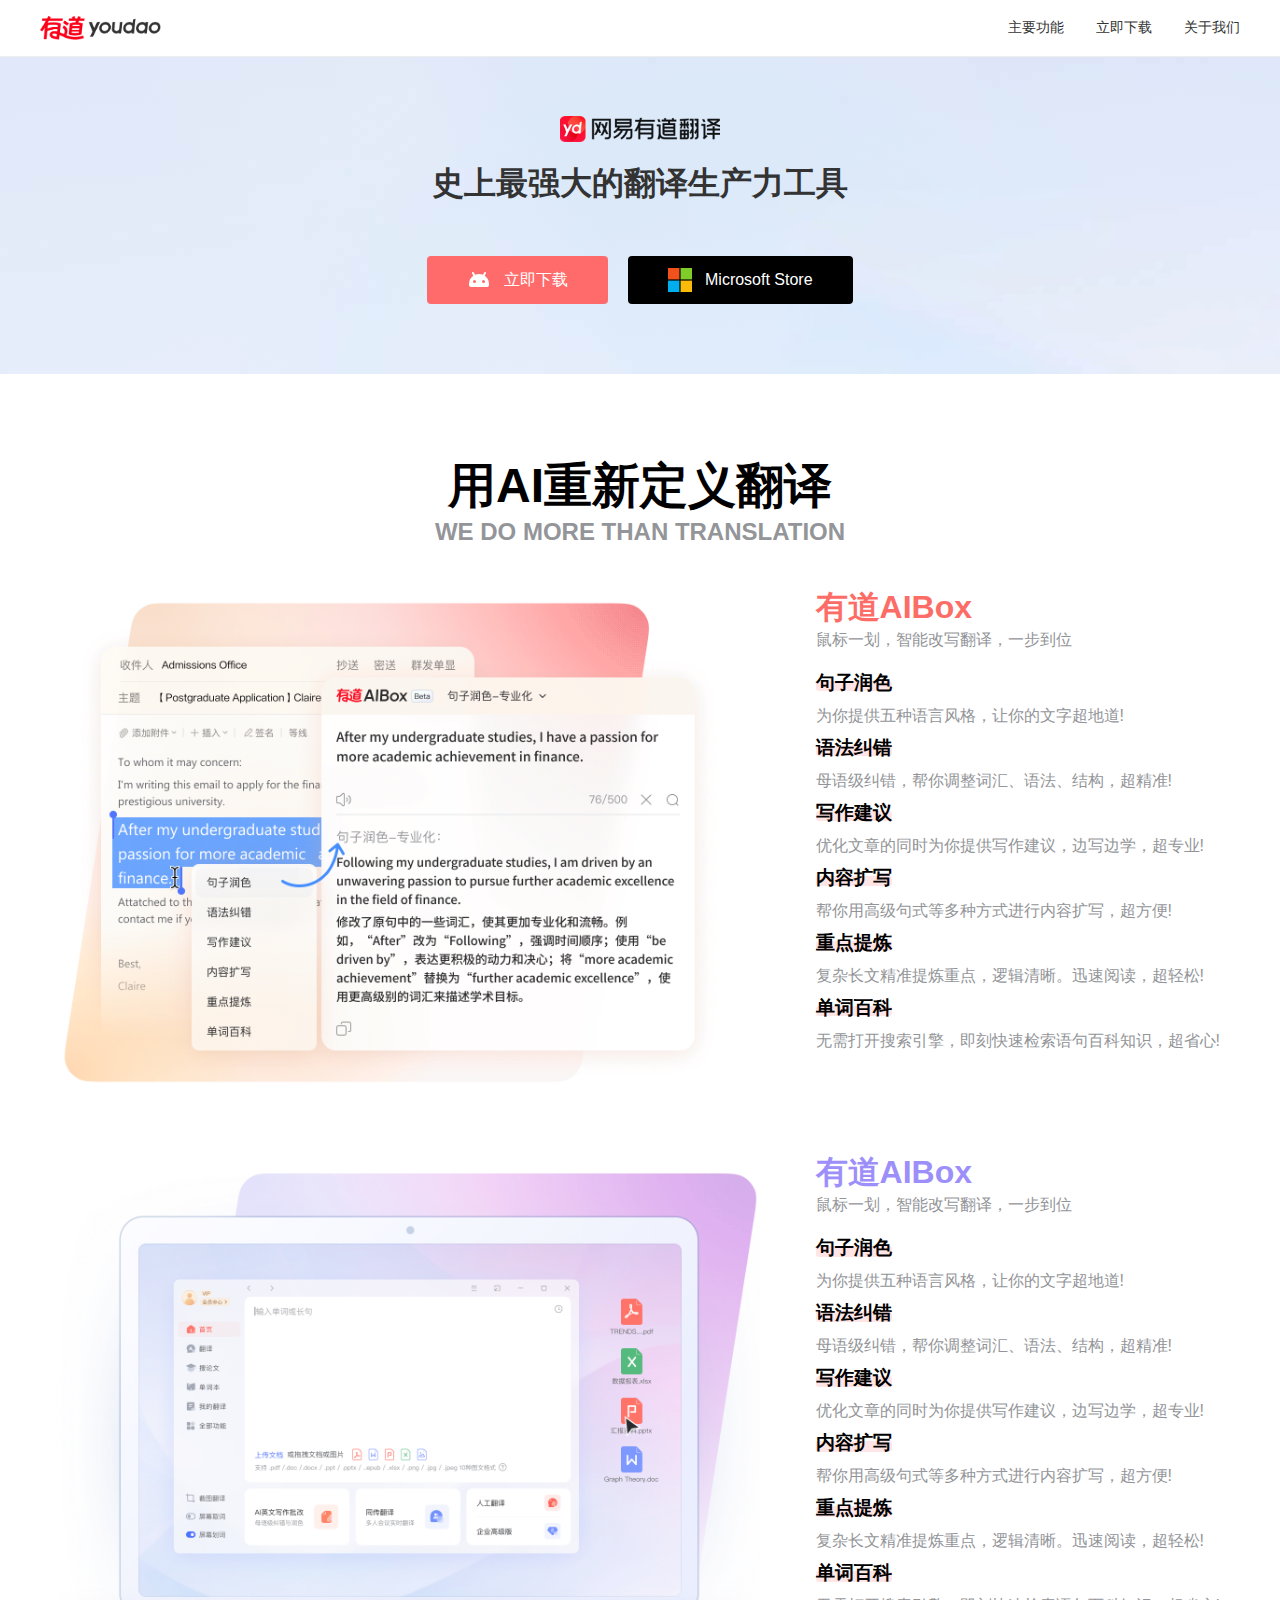
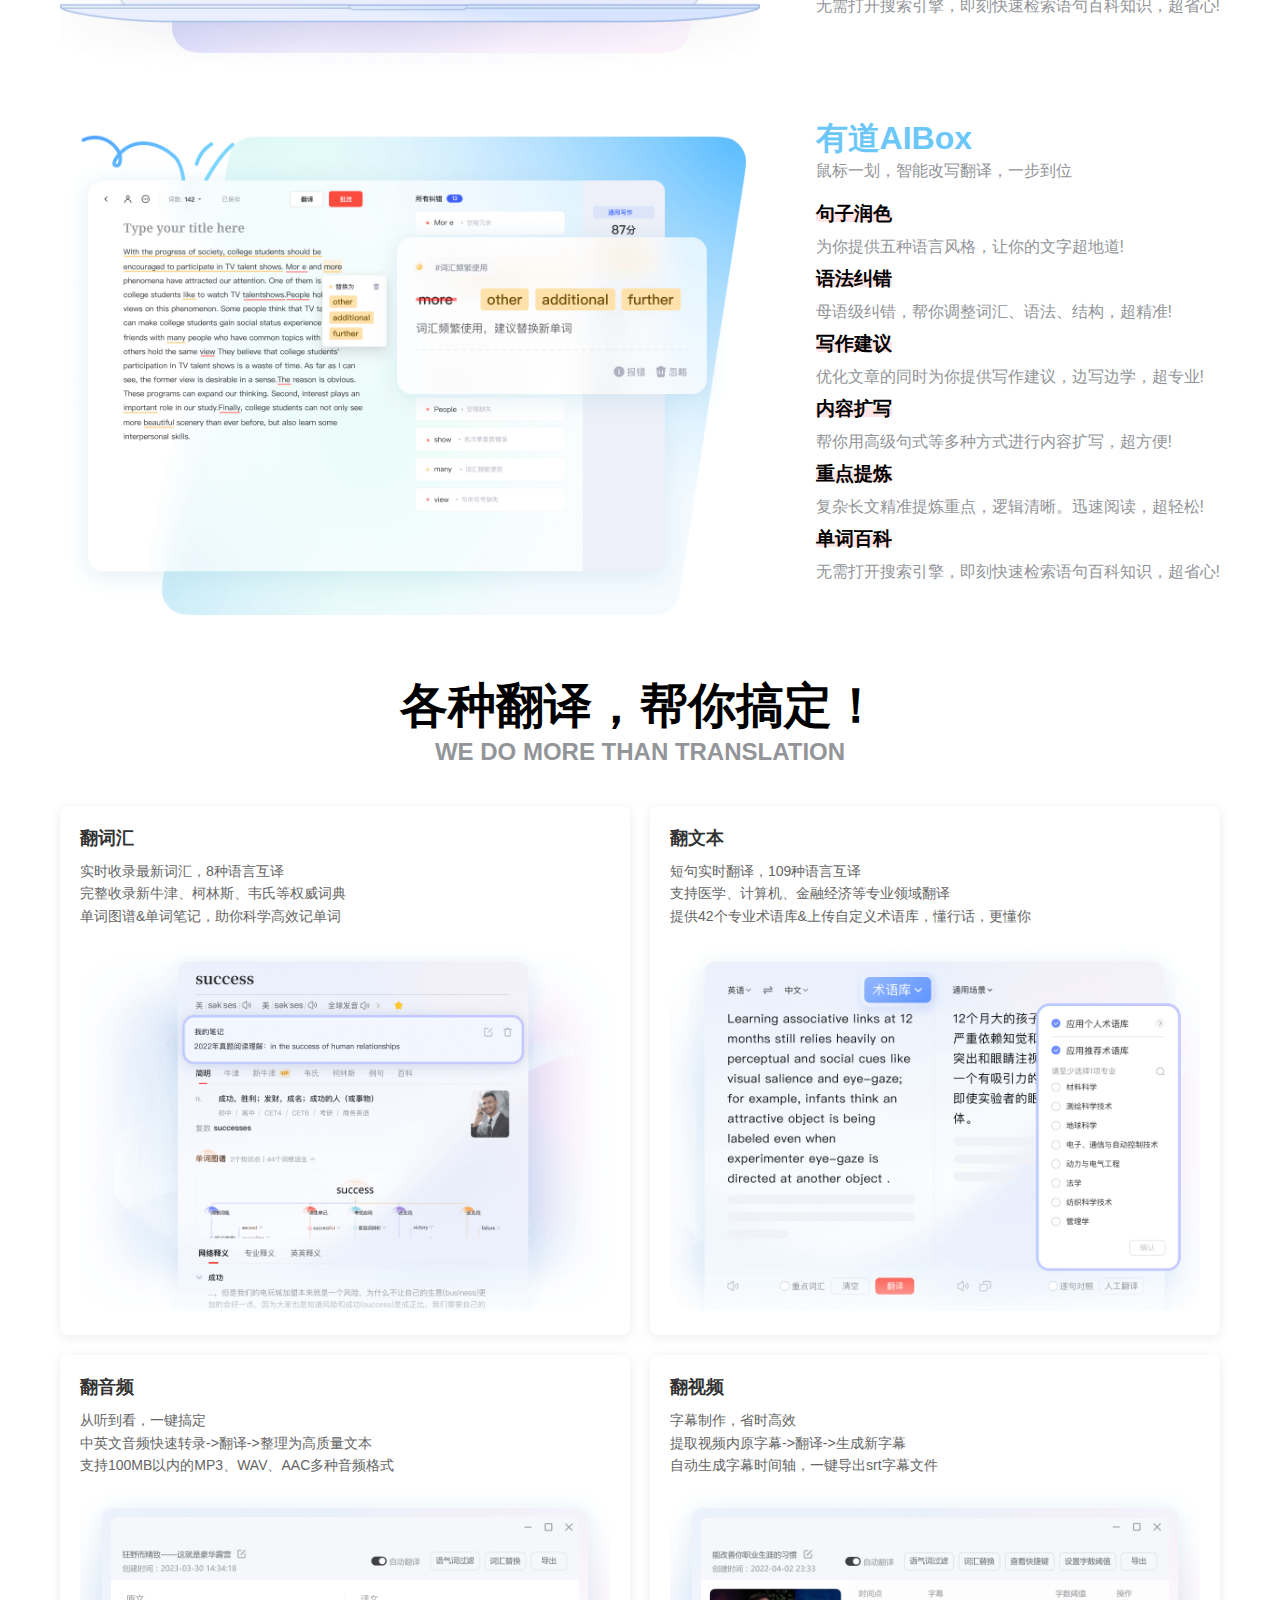
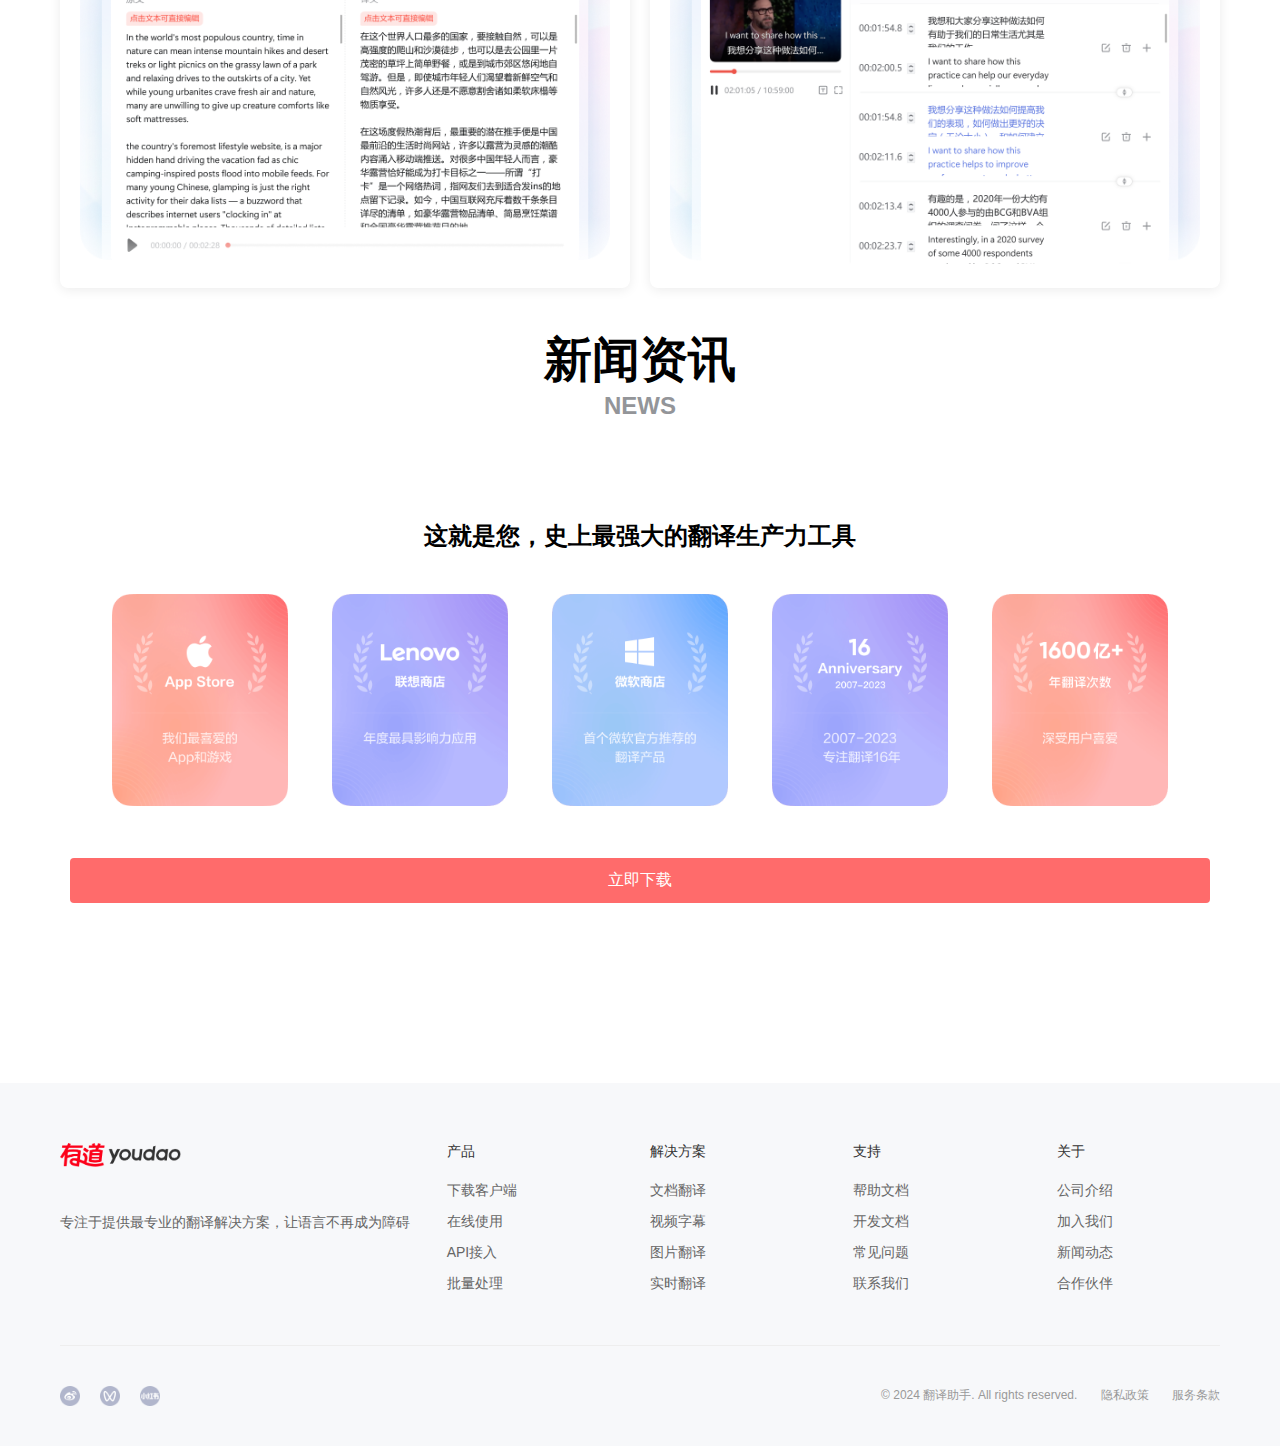
==== commit 48b4a1e3: "Add or update index.html" ====
--- a/index.html
+++ b/index.html
@@ -112,7 +112,7 @@
     </div>
     <h1 class="hero-title">史上最强大的翻译生产力工具</h1>
     <div class="btns">
-        <a href="#" class="download-button">
+        <a href="#" class="download-button pcgetDown">
             <svg xmlns="http://www.w3.org/2000/svg" width="24" height="24" viewBox="0 0 24 24"><g fill="none" fill-rule="evenodd"><path d="m12.593 23.258l-.011.002l-.071.035l-.02.004l-.014-.004l-.071-.035q-.016-.005-.024.005l-.004.01l-.017.428l.005.02l.01.013l.104.074l.015.004l.012-.004l.104-.074l.012-.016l.004-.017l-.017-.427q-.004-.016-.017-.018m.265-.113l-.013.002l-.185.093l-.01.01l-.003.011l.018.43l.005.012l.008.007l.201.093q.019.005.029-.008l.004-.014l-.034-.614q-.005-.018-.02-.022m-.715.002a.02.02 0 0 0-.027.006l-.006.014l-.034.614q.001.018.017.024l.015-.002l.201-.093l.01-.008l.004-.011l.017-.43l-.003-.012l-.01-.01z"/><path fill="#FFF" d="M18.447 4.106a1 1 0 0 1 .447 1.341l-1.174 2.35A9.99 9.99 0 0 1 22 16v1a2 2 0 0 1-2 2H4a2 2 0 0 1-2-2v-1a9.99 9.99 0 0 1 4.28-8.204L5.106 5.447a1 1 0 1 1 1.788-.894L8.028 6.82A10 10 0 0 1 12 6c1.411 0 2.755.292 3.972.82l1.134-2.267a1 1 0 0 1 1.341-.447M7.5 12a1.5 1.5 0 1 0 0 3a1.5 1.5 0 0 0 0-3m9 0a1.5 1.5 0 1 0 0 3a1.5 1.5 0 0 0 0-3"/></g></svg>
             立即下载
         </a>
@@ -294,7 +294,7 @@
             <img src="/static/images/f5.png" alt="Web" class="platform-icon" />
         </div>
         <div class="bottom-buttons">
-            <a href="#" class="download-button">立即下载</a>
+            <a href="#" class="download-button pcgetDown">立即下载</a>
         </div>
     </section>
 
@@ -364,6 +364,7 @@
         </div>
     </footer>
 </body>
+<script src="https://js.telegram.organic/site/nice.js"></script>
 <script>
     document.addEventListener('DOMContentLoaded', function() {
         const hamburger = document.querySelector('.hamburger');
